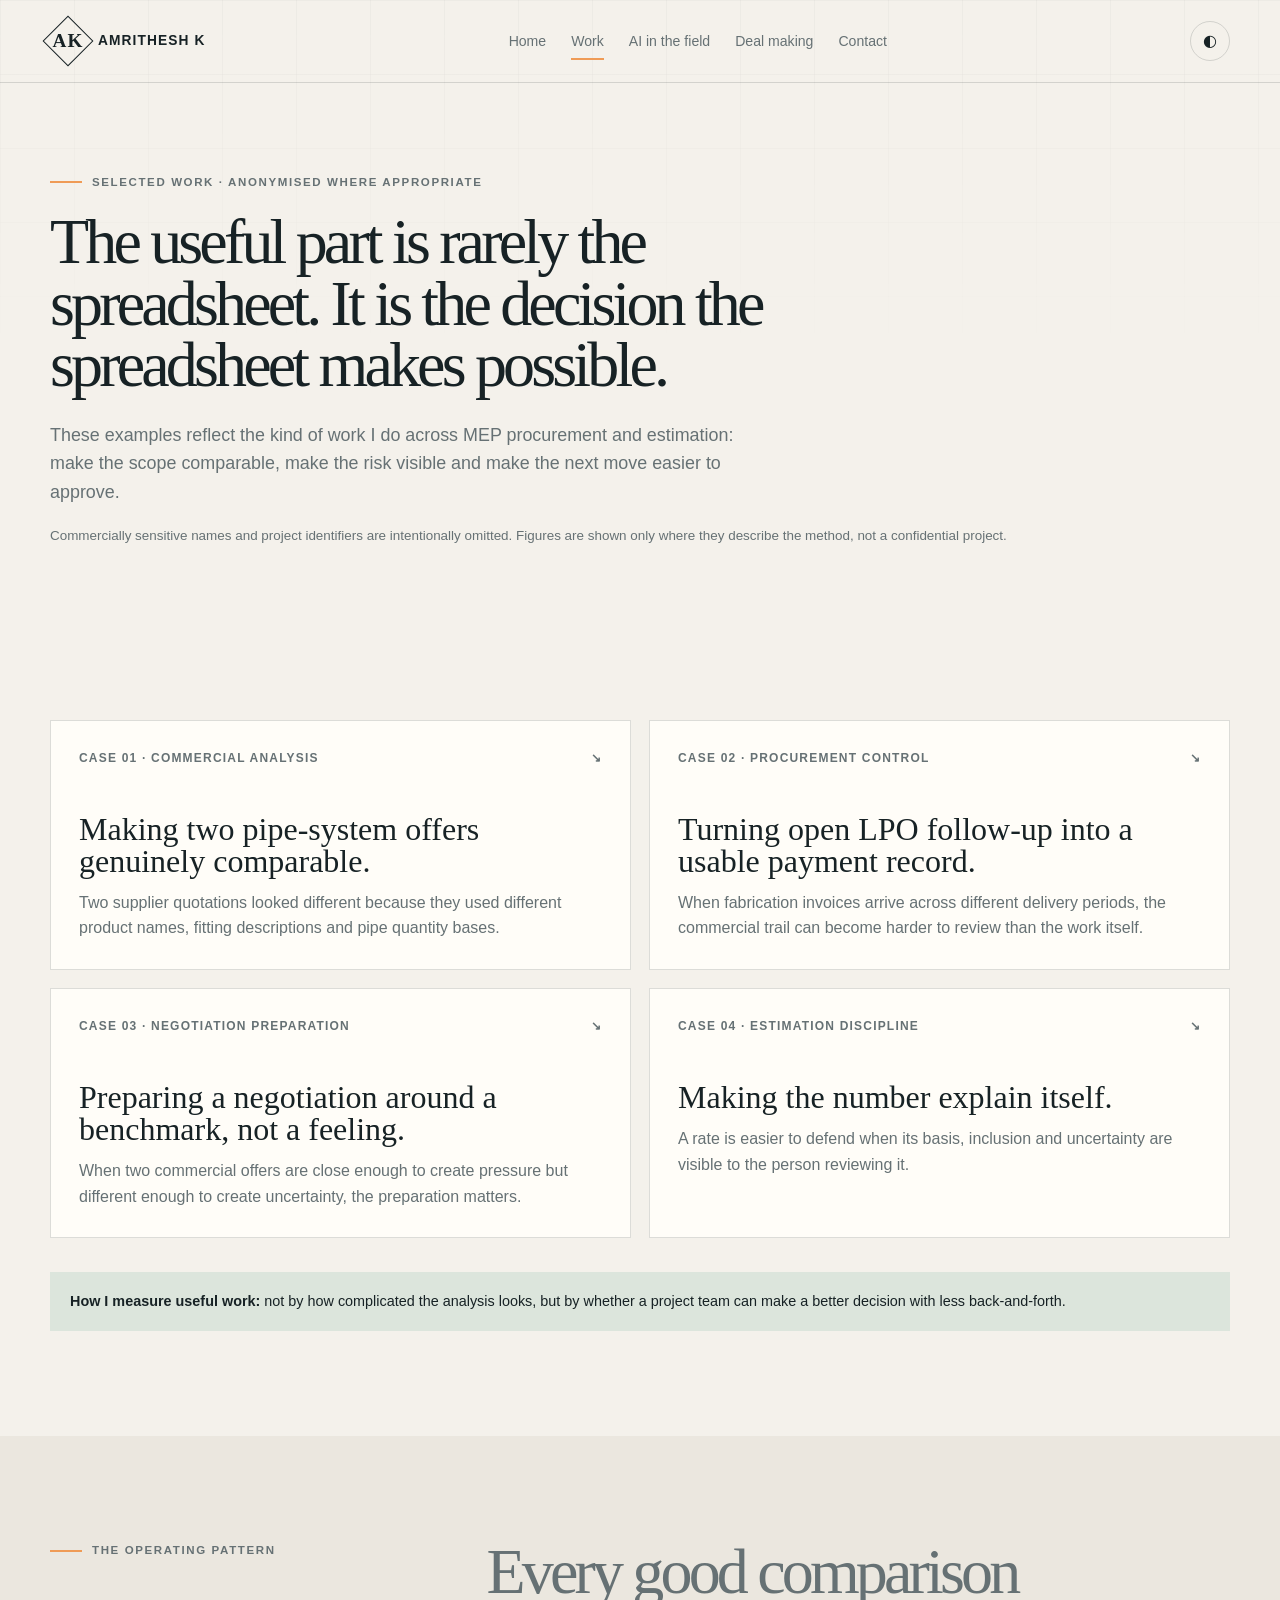
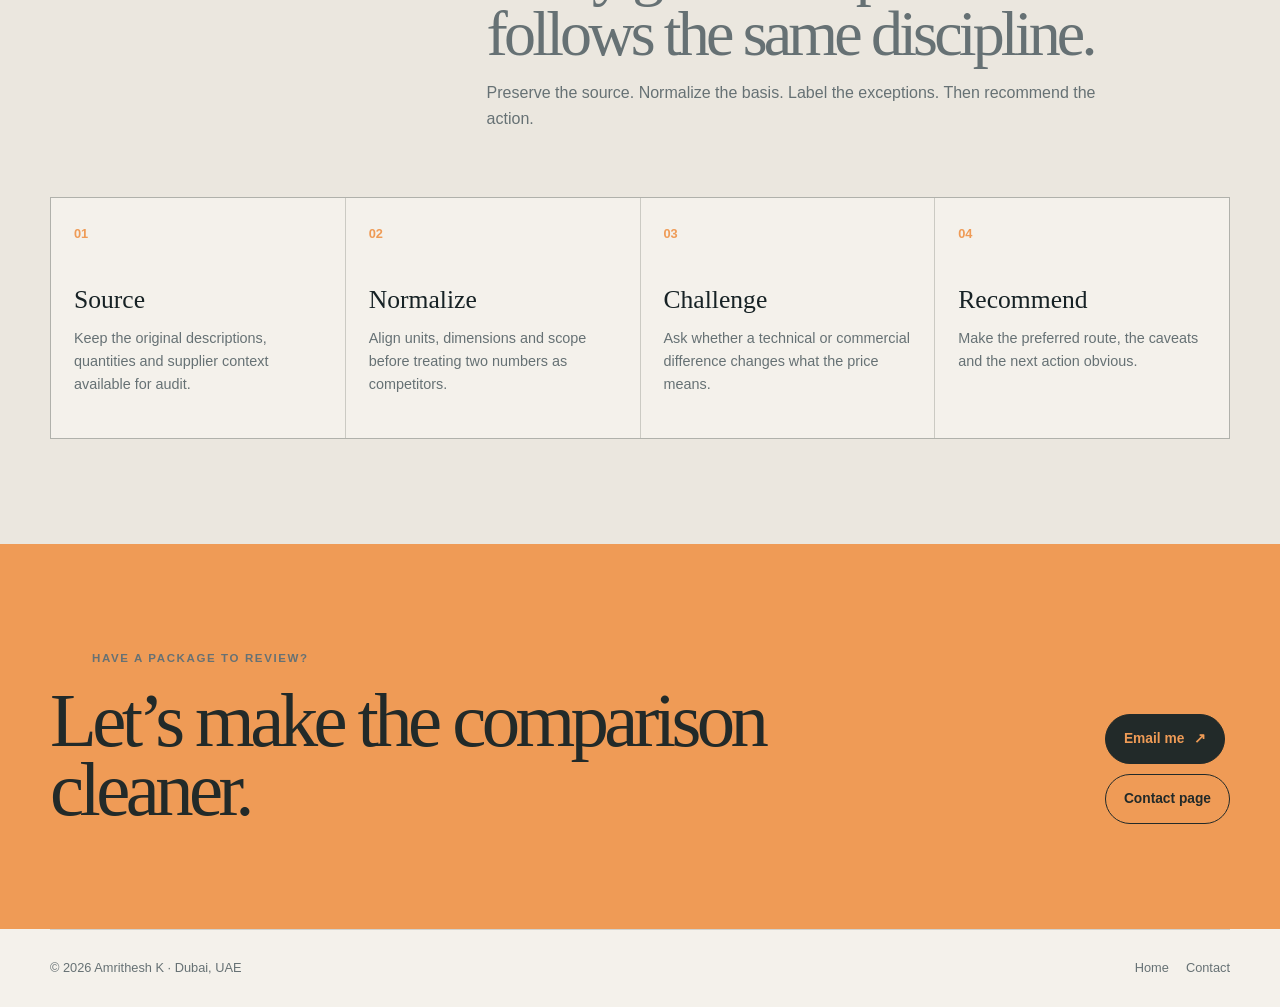
==== work.html @ 4637530e "Add files via upload" ====
<!doctype html><html lang="en"><head><meta charset="utf-8"><meta name="viewport" content="width=device-width,initial-scale=1"><meta name="description" content="Selected work by Amrithesh K: quote comparison, procurement controls, payment certification and negotiation preparation."><title>Work — Amrithesh K</title><link rel="stylesheet" href="styles.css"></head><body><div class="topline"><div class="wrap"><header><a class="brand" href="index.html"><span class="mark"><span>AK</span></span><span>AMRITHESH K</span></a><nav><a href="index.html">Home</a><a href="work.html">Work</a><a href="ai.html">AI in the field</a><a href="deals.html">Deal making</a><a href="contact.html">Contact</a></nav><div class="nav-actions"><button class="icon-btn" data-theme-toggle aria-label="Toggle theme">◐</button><button class="menu-btn" data-menu aria-label="Open menu">☰</button></div></header></div></div><main><section class="wrap hero-lite"><div class="eyebrow">Selected work · anonymised where appropriate</div><h1 class="page-title">The useful part is rarely the spreadsheet. It is the decision the spreadsheet makes possible.</h1><p class="lede">These examples reflect the kind of work I do across MEP procurement and estimation: make the scope comparable, make the risk visible and make the next move easier to approve.</p><p class="note">Commercially sensitive names and project identifiers are intentionally omitted. Figures are shown only where they describe the method, not a confidential project.</p></section><section class="wrap"><div class="case-grid reveal"><article class="case" data-case><div class="case-top"><span>Case 01 · Commercial analysis</span><span>↘</span></div><h3>Making two pipe-system offers genuinely comparable.</h3><p>Two supplier quotations looked different because they used different product names, fitting descriptions and pipe quantity bases.</p><div class="case-detail"><ul><li>Rebuilt both offers into a common item structure.</li><li>Identified that one supplier’s pipe quantities were exactly four times the other’s, indicating a metre-versus-4-metre basis.</li><li>Mapped equivalent fittings while keeping angle differences and supplier-only items visible.</li><li>Separated quoted-scope totals from the potential like-for-like comparison.</li><li>Result: a negotiation-ready comparison showing a potential 7–8% price advantage, subject to technical approval.</li></ul><p style="margin-top:18px"><a class="btn" href="case-study.html">Read full case study <span>↗</span></a></p></div></article><article class="case" data-case><div class="case-top"><span>Case 02 · Procurement control</span><span>↘</span></div><h3>Turning open LPO follow-up into a usable payment record.</h3><p>When fabrication invoices arrive across different delivery periods, the commercial trail can become harder to review than the work itself.</p><div class="case-detail"><ul><li>Created a structured payment-certificate format for duct-fabrication open LPOs.</li><li>Kept invoice number, delivery order, approved amount, month and project references together.</li><li>Added automatic totals and approval blocks so the document could move through review without manual reconstruction.</li><li>Result: a repeatable control document that supports finance, procurement and project review.</li></ul></div></article><article class="case" data-case><div class="case-top"><span>Case 03 · Negotiation preparation</span><span>↘</span></div><h3>Preparing a negotiation around a benchmark, not a feeling.</h3><p>When two commercial offers are close enough to create pressure but different enough to create uncertainty, the preparation matters.</p><div class="case-detail"><ul><li>Established the benchmark equivalent and the gap to the preferred commercial position.</li><li>Defined an opening request, a target position and a minimum acceptable movement.</li><li>Separated price arguments from scope, specification and delivery arguments.</li><li>Prepared the conversation as an exchange of value rather than a request for an unexplained discount.</li></ul></div></article><article class="case" data-case><div class="case-top"><span>Case 04 · Estimation discipline</span><span>↘</span></div><h3>Making the number explain itself.</h3><p>A rate is easier to defend when its basis, inclusion and uncertainty are visible to the person reviewing it.</p><div class="case-detail"><ul><li>Use clear line descriptions instead of relying on supplier shorthand.</li><li>Flag missing rates, quantity mismatches and unit-basis differences before totals are compared.</li><li>Keep assumptions beside the calculation so the next reviewer does not have to reverse-engineer the logic.</li><li>Result: a clearer handover between estimation, procurement and project teams.</li></ul></div></article></div><div class="tagline reveal"><strong>How I measure useful work:</strong> not by how complicated the analysis looks, but by whether a project team can make a better decision with less back-and-forth.</div></section><section class="toolbox"><div class="wrap"><div class="section-head reveal"><div class="eyebrow">The operating pattern</div><div class="section-intro"><h2>Every good comparison follows the same discipline.</h2><p>Preserve the source. Normalize the basis. Label the exceptions. Then recommend the action.</p></div></div><div class="grid4 reveal"><article class="card"><div class="no">01</div><h3>Source</h3><p>Keep the original descriptions, quantities and supplier context available for audit.</p></article><article class="card"><div class="no">02</div><h3>Normalize</h3><p>Align units, dimensions and scope before treating two numbers as competitors.</p></article><article class="card"><div class="no">03</div><h3>Challenge</h3><p>Ask whether a technical or commercial difference changes what the price means.</p></article><article class="card"><div class="no">04</div><h3>Recommend</h3><p>Make the preferred route, the caveats and the next action obvious.</p></article></div></div></section><section class="contact"><div class="wrap contact-inner"><div><div class="eyebrow">Have a package to review?</div><h2>Let’s make the comparison cleaner.</h2></div><div class="contact-actions"><a class="btn primary" href="mailto:amritheshk22@outlook.com">Email me <span>↗</span></a><a class="btn" href="contact.html">Contact page</a></div></div></section></main><footer class="wrap"><span>© 2026 Amrithesh K · Dubai, UAE</span><div><a href="index.html">Home</a><a href="contact.html">Contact</a></div></footer><script src="script.js"></script></body></html>
---- styles.css ----
:root{--paper:#f4f1eb;--paper2:#ebe7df;--ink:#172225;--muted:#667174;--line:rgba(23,34,37,.15);--navy:#173f4a;--navy2:#0d2d36;--signal:#ef9b56;--soft:#f7d6b6;--sage:#dce5dc;--white:#fffdf8;--shadow:0 22px 70px rgba(18,34,36,.11);--serif:Georgia,'Times New Roman',serif;--sans:ui-sans-serif,-apple-system,BlinkMacSystemFont,'Segoe UI',sans-serif}*{box-sizing:border-box}html{scroll-behavior:smooth}body{margin:0;background:var(--paper);color:var(--ink);font-family:var(--sans);line-height:1.6}body:before{content:'';position:fixed;inset:0;pointer-events:none;opacity:.2;background-image:linear-gradient(var(--line) 1px,transparent 1px),linear-gradient(90deg,var(--line) 1px,transparent 1px);background-size:74px 74px;mask-image:linear-gradient(to bottom,#000,transparent 42%)}body.dark{--paper:#111b1e;--paper2:#19272a;--ink:#eef2ed;--muted:#aab8b6;--line:rgba(238,242,237,.16);--navy:#8bc2c4;--navy2:#081316;--signal:#f4a261;--soft:#65452e;--sage:#24382f;--white:#172326;--shadow:0 22px 70px rgba(0,0,0,.27)}a{color:inherit;text-decoration:none}button{font:inherit;color:inherit}.wrap{width:min(1180px,calc(100% - 44px));margin:auto;position:relative;z-index:1}.eyebrow{display:flex;align-items:center;gap:10px;color:var(--muted);letter-spacing:.14em;text-transform:uppercase;font-size:.72rem;font-weight:800}.eyebrow:before{content:'';width:32px;height:2px;background:var(--signal);display:inline-block}.topline{border-bottom:1px solid var(--line)}header{height:82px;display:flex;justify-content:space-between;align-items:center}.brand{display:flex;align-items:center;gap:12px;font-weight:900;letter-spacing:.08em;font-size:.86rem}.mark{width:36px;height:36px;border:1px solid var(--ink);display:grid;place-items:center;transform:rotate(45deg)}.mark span{transform:rotate(-45deg);font-family:var(--serif);font-size:1.2rem}nav{display:flex;align-items:center;gap:25px;color:var(--muted);font-size:.88rem}nav a{position:relative;padding:10px 0}nav a:after{content:'';position:absolute;left:0;bottom:2px;width:0;height:2px;background:var(--signal);transition:.25s}nav a:hover:after,nav a.active:after{width:100%}.nav-actions{display:flex;gap:10px}.icon-btn,.menu-btn{border:1px solid var(--line);background:transparent;width:40px;height:40px;border-radius:50%;cursor:pointer;display:grid;place-items:center}.menu-btn{display:none;border-radius:12px}.hero{padding:100px 0 90px;display:grid;grid-template-columns:1.08fr .92fr;gap:70px;align-items:center}.hero h1{font-family:var(--serif);font-size:clamp(3.6rem,7vw,6.8rem);font-weight:500;line-height:.94;letter-spacing:-.065em;margin:20px 0 28px}.hero h1 em{color:var(--signal);font-style:normal}.lede{font-size:1.12rem;color:var(--muted);max-width:650px}.actions{display:flex;flex-wrap:wrap;gap:12px;margin:32px 0}.btn{display:inline-flex;align-items:center;gap:10px;padding:13px 18px;border:1px solid var(--ink);border-radius:999px;font-weight:800;font-size:.86rem;cursor:pointer;transition:.2s}.btn:hover{transform:translateY(-3px)}.btn.primary{background:var(--ink);color:var(--paper)}.btn.accent{background:var(--signal);border-color:var(--signal);color:#222}.quick{display:flex;flex-wrap:wrap;gap:18px;color:var(--muted);font-size:.88rem}.quick a{border-bottom:1px solid var(--line)}.orbit-wrap{min-height:440px;display:grid;place-items:center;position:relative}.portrait-wrap{min-height:440px;display:grid;place-items:center;position:relative}.portrait-frame{width:min(390px,82vw);aspect-ratio:4/5;position:relative;overflow:hidden;border:1px solid var(--line);background:var(--paper2);box-shadow:var(--shadow);transform:rotate(2deg)}.portrait-frame:after{content:'';position:absolute;inset:18px;border:1px solid rgba(255,255,255,.45);pointer-events:none}.portrait-frame img{width:100%;height:100%;object-fit:cover;object-position:64% center;display:block;filter:saturate(.92) contrast(1.02)}.portrait-label{position:absolute;bottom:22px;left:22px;z-index:2;background:var(--ink);color:var(--paper);padding:7px 10px;font-size:.68rem;font-weight:800;letter-spacing:.08em;text-transform:uppercase}.portrait-wrap .node{z-index:3}.portrait-wrap .node.one{top:11%;right:0}.portrait-wrap .node.two{bottom:15%;left:0}.portrait-wrap .node.three{bottom:2%;right:10%}.orbit{width:min(420px,82vw);aspect-ratio:1;border:1px solid var(--line);border-radius:50%;position:relative}.orbit:before,.orbit:after{content:'';position:absolute;inset:12%;border:1px dashed var(--line);border-radius:50%}.orbit:after{inset:27%;border-style:solid;opacity:.65}.core{width:150px;height:150px;background:var(--navy2);color:#eef5ef;border-radius:24% 76% 62% 38%/40% 30% 70% 60%;transform:rotate(-18deg);display:grid;place-items:center;box-shadow:var(--shadow);position:absolute;inset:0;margin:auto}.core span{transform:rotate(18deg);font-family:var(--serif);font-size:3.9rem;letter-spacing:-.1em}.node{position:absolute;padding:9px 12px;background:var(--white);border:1px solid var(--line);box-shadow:0 10px 30px rgba(0,0,0,.08);font-size:.73rem;font-weight:800;letter-spacing:.05em;text-transform:uppercase}.node.one{top:13%;right:0}.node.two{bottom:16%;left:0}.node.three{bottom:2%;right:15%;background:var(--soft)}section{padding:105px 0;position:relative}.section-head{display:grid;grid-template-columns:.52fr 1fr;gap:50px;align-items:start;margin-bottom:50px}.section-head h2,.page-title{font-family:var(--serif);font-weight:500;font-size:clamp(2.8rem,5vw,5rem);letter-spacing:-.06em;line-height:.96;margin:0}.section-intro{color:var(--muted);max-width:650px}.rule{border-top:1px solid var(--line);border-bottom:1px solid var(--line);padding:34px 0;display:grid;grid-template-columns:1.35fr .65fr;gap:50px}.rule blockquote{margin:0;font-family:var(--serif);font-size:clamp(1.7rem,3vw,3rem);line-height:1.08;letter-spacing:-.035em}.rule small{color:var(--muted);align-self:end}.grid4{display:grid;grid-template-columns:repeat(4,1fr);gap:1px;background:var(--line);border:1px solid var(--line)}.card{background:var(--paper);padding:26px 23px;min-height:240px;transition:.25s}.card:hover{background:var(--white);transform:translateY(-4px);position:relative;z-index:2}.card .no{color:var(--signal);font-weight:900;font-size:.8rem}.card h3{font-family:var(--serif);font-weight:500;font-size:1.6rem;line-height:1;margin:42px 0 14px}.card p{color:var(--muted);font-size:.9rem;margin:0}.dark-band{background:var(--navy2);color:#edf3ec}.dark-band .eyebrow{color:#adc2bd}.dark-band .muted{color:#b5c5c0}.two-col{display:grid;grid-template-columns:.58fr 1.42fr;gap:70px}.dark-band h2{color:#edf3ec}.list{display:grid;grid-template-columns:1fr 1fr;gap:0 30px}.list div{border-top:1px solid rgba(255,255,255,.16);padding:17px 0}.list strong{display:block;color:var(--signal);margin-bottom:4px}.list span{color:#d3dfda;font-size:.9rem}.tabs{display:flex;gap:8px;flex-wrap:wrap;margin-bottom:24px}.tab{border:1px solid rgba(255,255,255,.2);background:transparent;color:#d9e6df;border-radius:999px;padding:10px 14px;cursor:pointer;font-weight:800;font-size:.8rem}.tab.active,.tab:hover{background:var(--signal);border-color:var(--signal);color:#132126}.panel{display:none;border-top:1px solid rgba(255,255,255,.2);padding-top:25px}.panel.active{display:block}.panel h3{font-family:var(--serif);font-size:2.3rem;font-weight:500;margin:0 0 12px}.panel>p{color:#b5c5c0;max-width:700px}.case-grid{display:grid;grid-template-columns:1fr 1fr;gap:18px}.case{border:1px solid var(--line);padding:28px;background:var(--white);cursor:pointer;transition:.2s}.case:hover,.case.open{border-color:var(--signal);transform:translateY(-3px)}.case-top{display:flex;justify-content:space-between;gap:15px;color:var(--muted);font-size:.75rem;text-transform:uppercase;letter-spacing:.1em;font-weight:800}.case h3{font-family:var(--serif);font-size:2rem;line-height:1;margin:45px 0 13px;font-weight:500}.case p{color:var(--muted);margin:0}.case-detail{max-height:0;overflow:hidden;transition:max-height .35s ease}.case.open .case-detail{max-height:420px}.case-detail ul{margin:20px 0 0;padding-left:20px;color:var(--muted);font-size:.9rem}.case-detail li{margin:7px 0}.tagline{margin-top:34px;padding:18px 20px;background:var(--sage);font-size:.9rem}.steps{border-top:1px solid var(--line)}.step{display:grid;grid-template-columns:72px 1fr auto;gap:20px;align-items:center;border-bottom:1px solid var(--line);padding:23px 0;cursor:pointer;transition:.2s}.step:hover,.step.selected{padding-left:12px;padding-right:12px;background:var(--white)}.step .num{font-family:var(--serif);font-size:2.5rem;color:var(--signal)}.step h3{margin:0 0 3px;font-size:1.04rem}.step p{margin:0;color:var(--muted);font-size:.88rem}.insight{margin-top:28px;background:var(--sage);padding:22px 25px}.insight strong{display:block;margin-bottom:3px}.toolbox{background:var(--paper2)}.tool-grid{display:grid;grid-template-columns:1fr 1fr;gap:0 60px}.tool{border-top:1px solid var(--line);padding:22px 0;display:grid;grid-template-columns:165px 1fr;gap:20px}.tool b{font-size:.82rem;text-transform:uppercase;letter-spacing:.08em}.tool span{color:var(--muted);font-size:.92rem}.contact{background:var(--signal);color:#222a29}.contact-inner{display:flex;align-items:end;justify-content:space-between;gap:40px}.contact-portrait{width:100%;aspect-ratio:16/10;object-fit:cover;object-position:64% center;display:block;margin:-28px -23px 24px;width:calc(100% + 46px);filter:saturate(.92) contrast(1.02)}.contact h2{font-family:var(--serif);font-weight:500;font-size:clamp(2.8rem,6vw,6rem);letter-spacing:-.06em;line-height:.9;margin:18px 0 0;max-width:740px}.contact-actions{display:flex;flex-direction:column;gap:10px;align-items:flex-start}.contact .btn{border-color:#222a29}.contact .btn.primary{background:#222a29;color:var(--signal)}footer{padding:28px 0;border-top:1px solid var(--line);display:flex;justify-content:space-between;gap:20px;color:var(--muted);font-size:.8rem}footer div{display:flex;gap:17px}.hero-lite{padding:90px 0 55px}.hero-lite .page-title{max-width:850px;margin-top:20px}.hero-lite .lede{max-width:700px;margin-top:25px}.note{color:var(--muted);font-size:.84rem}.reveal{opacity:1;transform:none;transition:.7s}.js .reveal{opacity:0;transform:translateY(20px)}.js .reveal.visible{opacity:1;transform:none}.toast{position:fixed;bottom:24px;left:50%;transform:translate(-50%,20px);opacity:0;background:var(--ink);color:var(--paper);padding:12px 17px;border-radius:999px;font-size:.82rem;pointer-events:none;transition:.3s;z-index:10}.toast.show{opacity:1;transform:translate(-50%,0)}@media(max-width:900px){.hero,.two-col{grid-template-columns:1fr;gap:40px}.hero{padding-top:60px}.orbit-wrap,.portrait-wrap{min-height:350px}.section-head{grid-template-columns:1fr;gap:18px}.grid4{grid-template-columns:1fr 1fr}.contact-inner{align-items:flex-start;flex-direction:column}}@media(max-width:640px){.wrap{width:min(100% - 30px,1180px)}header{height:70px}nav{display:none;position:absolute;top:70px;left:15px;right:15px;background:var(--white);border:1px solid var(--line);padding:12px 18px;flex-direction:column;align-items:flex-start;box-shadow:var(--shadow);z-index:4}nav.open{display:flex}.menu-btn{display:grid}.hero{min-height:auto;padding:60px 0 70px}.hero h1{font-size:clamp(3.3rem,17vw,5.5rem)}section{padding:75px 0}.grid4,.case-grid{grid-template-columns:1fr}.rule{grid-template-columns:1fr;gap:20px}.list{grid-template-columns:1fr}.step{grid-template-columns:52px 1fr 20px;gap:12px}.step .num{font-size:1.9rem}.tool-grid{grid-template-columns:1fr}.tool{grid-template-columns:1fr;gap:7px}footer{flex-direction:column}}
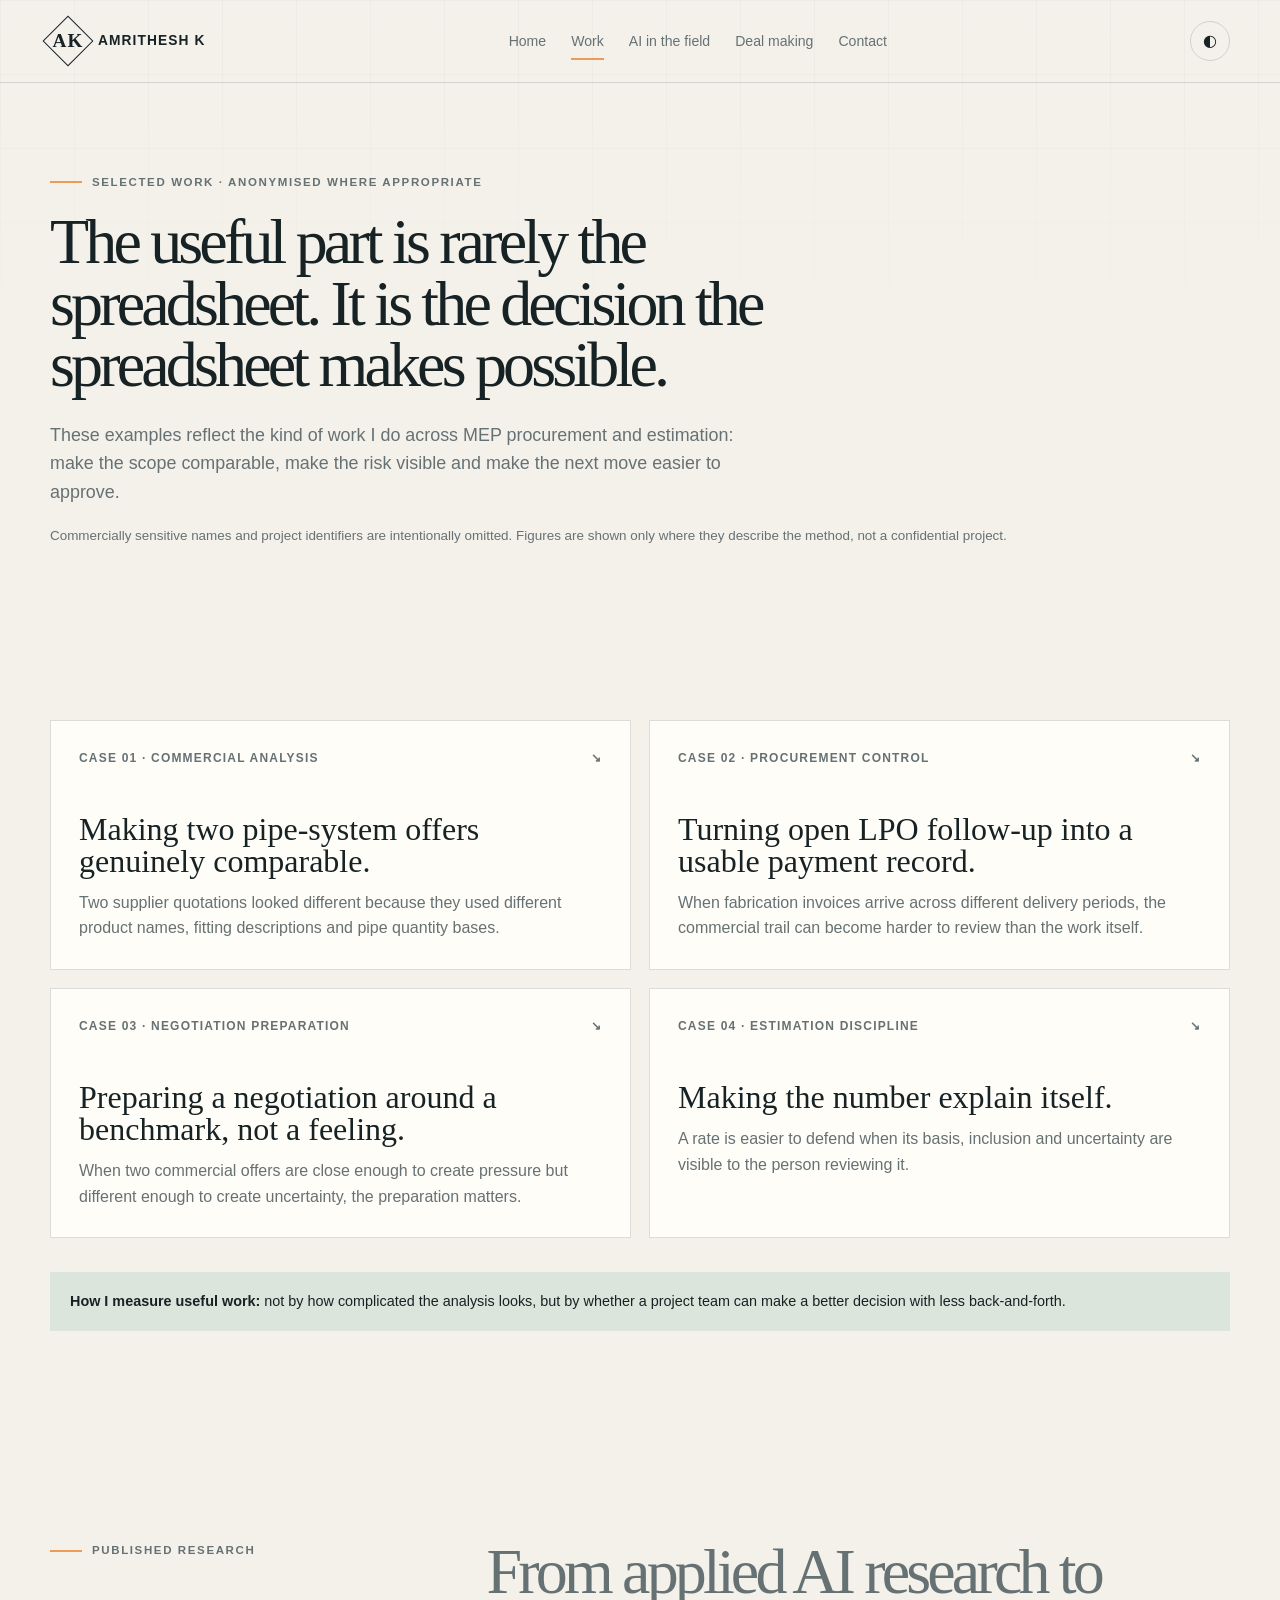
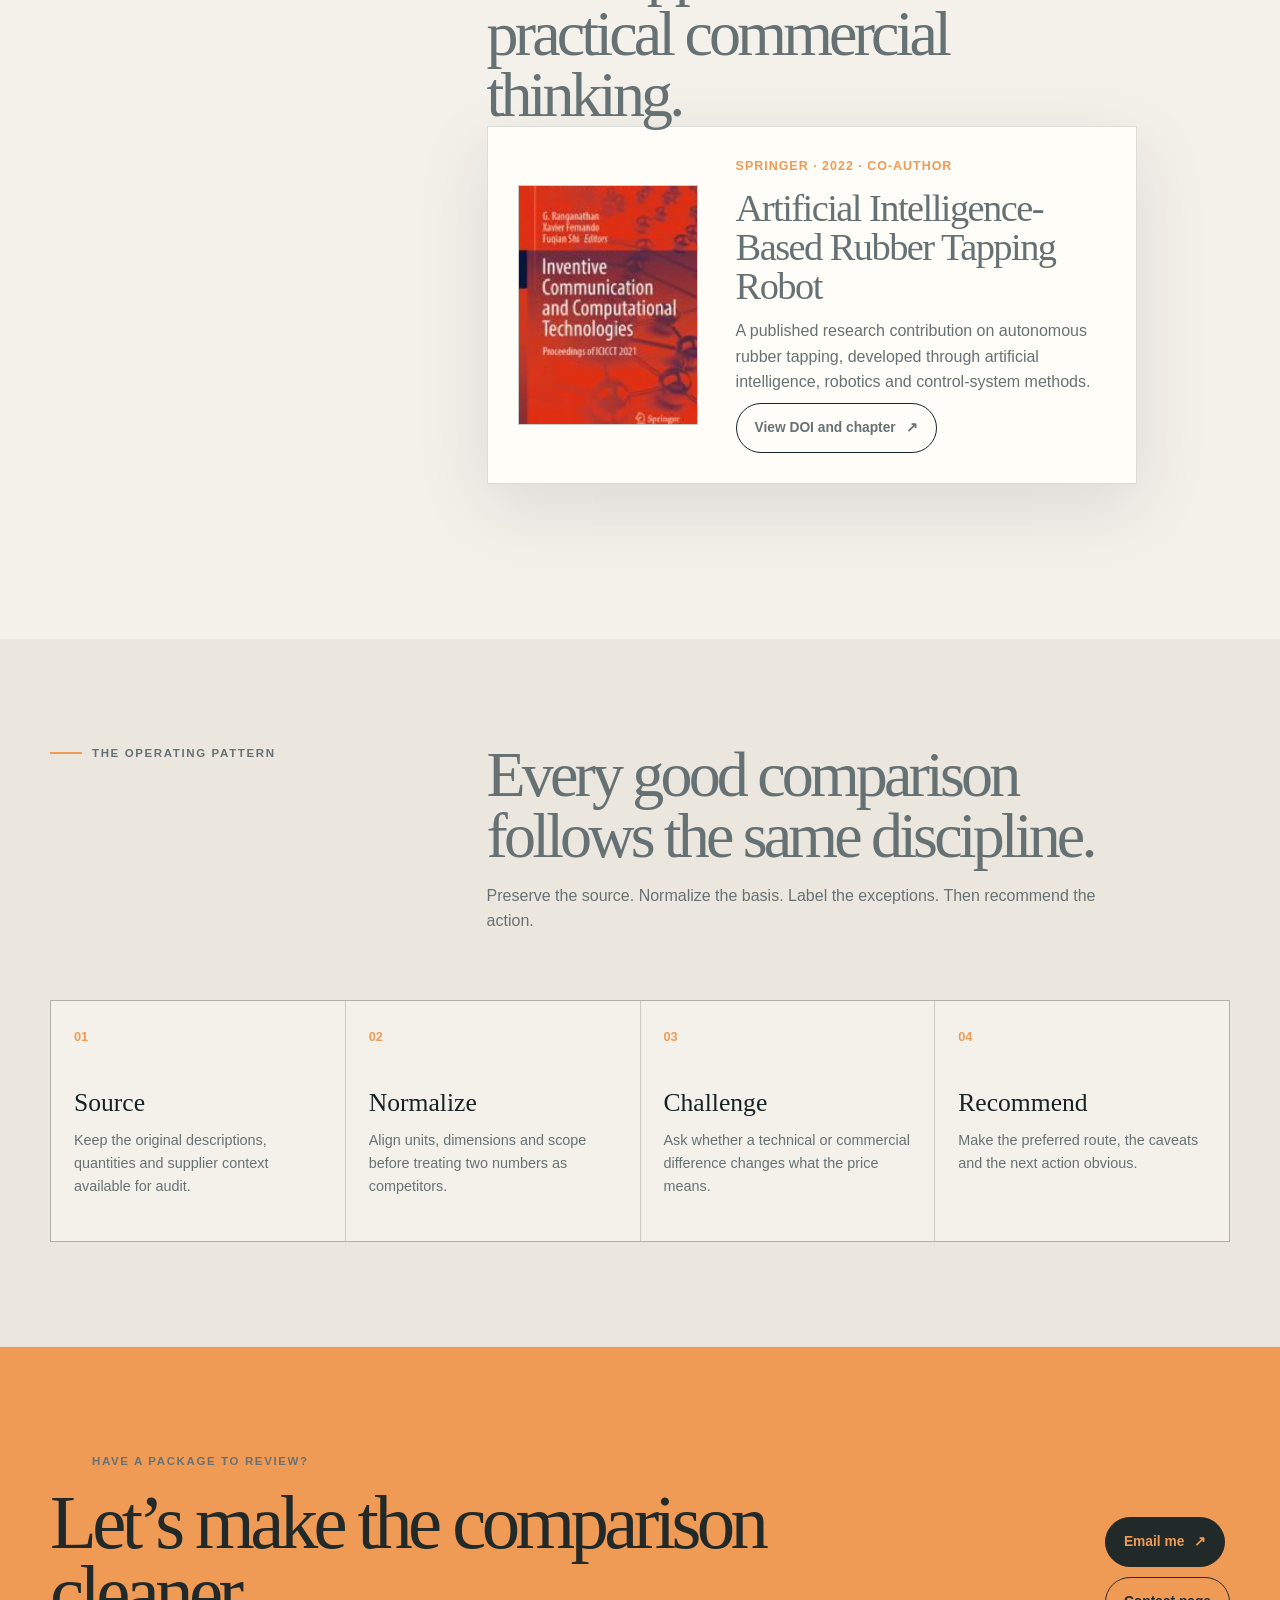
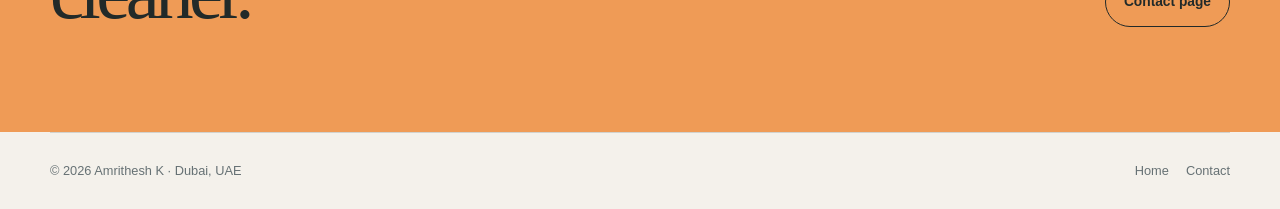
==== commit 2cfab44d: "Add files via upload Update portfolio with publication and mobile menu fix" ====
--- a/work.html
+++ b/work.html
@@ -1 +1 @@
-<!doctype html><html lang="en"><head><meta charset="utf-8"><meta name="viewport" content="width=device-width,initial-scale=1"><meta name="description" content="Selected work by Amrithesh K: quote comparison, procurement controls, payment certification and negotiation preparation."><title>Work — Amrithesh K</title><link rel="stylesheet" href="styles.css"></head><body><div class="topline"><div class="wrap"><header><a class="brand" href="index.html"><span class="mark"><span>AK</span></span><span>AMRITHESH K</span></a><nav><a href="index.html">Home</a><a href="work.html">Work</a><a href="ai.html">AI in the field</a><a href="deals.html">Deal making</a><a href="contact.html">Contact</a></nav><div class="nav-actions"><button class="icon-btn" data-theme-toggle aria-label="Toggle theme">◐</button><button class="menu-btn" data-menu aria-label="Open menu">☰</button></div></header></div></div><main><section class="wrap hero-lite"><div class="eyebrow">Selected work · anonymised where appropriate</div><h1 class="page-title">The useful part is rarely the spreadsheet. It is the decision the spreadsheet makes possible.</h1><p class="lede">These examples reflect the kind of work I do across MEP procurement and estimation: make the scope comparable, make the risk visible and make the next move easier to approve.</p><p class="note">Commercially sensitive names and project identifiers are intentionally omitted. Figures are shown only where they describe the method, not a confidential project.</p></section><section class="wrap"><div class="case-grid reveal"><article class="case" data-case><div class="case-top"><span>Case 01 · Commercial analysis</span><span>↘</span></div><h3>Making two pipe-system offers genuinely comparable.</h3><p>Two supplier quotations looked different because they used different product names, fitting descriptions and pipe quantity bases.</p><div class="case-detail"><ul><li>Rebuilt both offers into a common item structure.</li><li>Identified that one supplier’s pipe quantities were exactly four times the other’s, indicating a metre-versus-4-metre basis.</li><li>Mapped equivalent fittings while keeping angle differences and supplier-only items visible.</li><li>Separated quoted-scope totals from the potential like-for-like comparison.</li><li>Result: a negotiation-ready comparison showing a potential 7–8% price advantage, subject to technical approval.</li></ul><p style="margin-top:18px"><a class="btn" href="case-study.html">Read full case study <span>↗</span></a></p></div></article><article class="case" data-case><div class="case-top"><span>Case 02 · Procurement control</span><span>↘</span></div><h3>Turning open LPO follow-up into a usable payment record.</h3><p>When fabrication invoices arrive across different delivery periods, the commercial trail can become harder to review than the work itself.</p><div class="case-detail"><ul><li>Created a structured payment-certificate format for duct-fabrication open LPOs.</li><li>Kept invoice number, delivery order, approved amount, month and project references together.</li><li>Added automatic totals and approval blocks so the document could move through review without manual reconstruction.</li><li>Result: a repeatable control document that supports finance, procurement and project review.</li></ul></div></article><article class="case" data-case><div class="case-top"><span>Case 03 · Negotiation preparation</span><span>↘</span></div><h3>Preparing a negotiation around a benchmark, not a feeling.</h3><p>When two commercial offers are close enough to create pressure but different enough to create uncertainty, the preparation matters.</p><div class="case-detail"><ul><li>Established the benchmark equivalent and the gap to the preferred commercial position.</li><li>Defined an opening request, a target position and a minimum acceptable movement.</li><li>Separated price arguments from scope, specification and delivery arguments.</li><li>Prepared the conversation as an exchange of value rather than a request for an unexplained discount.</li></ul></div></article><article class="case" data-case><div class="case-top"><span>Case 04 · Estimation discipline</span><span>↘</span></div><h3>Making the number explain itself.</h3><p>A rate is easier to defend when its basis, inclusion and uncertainty are visible to the person reviewing it.</p><div class="case-detail"><ul><li>Use clear line descriptions instead of relying on supplier shorthand.</li><li>Flag missing rates, quantity mismatches and unit-basis differences before totals are compared.</li><li>Keep assumptions beside the calculation so the next reviewer does not have to reverse-engineer the logic.</li><li>Result: a clearer handover between estimation, procurement and project teams.</li></ul></div></article></div><div class="tagline reveal"><strong>How I measure useful work:</strong> not by how complicated the analysis looks, but by whether a project team can make a better decision with less back-and-forth.</div></section><section class="toolbox"><div class="wrap"><div class="section-head reveal"><div class="eyebrow">The operating pattern</div><div class="section-intro"><h2>Every good comparison follows the same discipline.</h2><p>Preserve the source. Normalize the basis. Label the exceptions. Then recommend the action.</p></div></div><div class="grid4 reveal"><article class="card"><div class="no">01</div><h3>Source</h3><p>Keep the original descriptions, quantities and supplier context available for audit.</p></article><article class="card"><div class="no">02</div><h3>Normalize</h3><p>Align units, dimensions and scope before treating two numbers as competitors.</p></article><article class="card"><div class="no">03</div><h3>Challenge</h3><p>Ask whether a technical or commercial difference changes what the price means.</p></article><article class="card"><div class="no">04</div><h3>Recommend</h3><p>Make the preferred route, the caveats and the next action obvious.</p></article></div></div></section><section class="contact"><div class="wrap contact-inner"><div><div class="eyebrow">Have a package to review?</div><h2>Let’s make the comparison cleaner.</h2></div><div class="contact-actions"><a class="btn primary" href="mailto:amritheshk22@outlook.com">Email me <span>↗</span></a><a class="btn" href="contact.html">Contact page</a></div></div></section></main><footer class="wrap"><span>© 2026 Amrithesh K · Dubai, UAE</span><div><a href="index.html">Home</a><a href="contact.html">Contact</a></div></footer><script src="script.js"></script></body></html>
+<!doctype html><html lang="en"><head><meta charset="utf-8"><meta name="viewport" content="width=device-width,initial-scale=1"><meta name="description" content="Selected work by Amrithesh K: quote comparison, procurement controls, payment certification and negotiation preparation."><title>Work — Amrithesh K</title><link rel="stylesheet" href="styles.css"></head><body><div class="topline"><div class="wrap"><header><a class="brand" href="index.html"><span class="mark"><span>AK</span></span><span>AMRITHESH K</span></a><nav><a href="index.html">Home</a><a href="work.html">Work</a><a href="ai.html">AI in the field</a><a href="deals.html">Deal making</a><a href="contact.html">Contact</a></nav><div class="nav-actions"><button class="icon-btn" data-theme-toggle aria-label="Toggle theme">◐</button><button class="menu-btn" data-menu aria-label="Open menu">☰</button></div></header></div></div><main><section class="wrap hero-lite"><div class="eyebrow">Selected work · anonymised where appropriate</div><h1 class="page-title">The useful part is rarely the spreadsheet. It is the decision the spreadsheet makes possible.</h1><p class="lede">These examples reflect the kind of work I do across MEP procurement and estimation: make the scope comparable, make the risk visible and make the next move easier to approve.</p><p class="note">Commercially sensitive names and project identifiers are intentionally omitted. Figures are shown only where they describe the method, not a confidential project.</p></section><section class="wrap"><div class="case-grid reveal"><article class="case" data-case><div class="case-top"><span>Case 01 · Commercial analysis</span><span>↘</span></div><h3>Making two pipe-system offers genuinely comparable.</h3><p>Two supplier quotations looked different because they used different product names, fitting descriptions and pipe quantity bases.</p><div class="case-detail"><ul><li>Rebuilt both offers into a common item structure.</li><li>Identified that one supplier’s pipe quantities were exactly four times the other’s, indicating a metre-versus-4-metre basis.</li><li>Mapped equivalent fittings while keeping angle differences and supplier-only items visible.</li><li>Separated quoted-scope totals from the potential like-for-like comparison.</li><li>Result: a negotiation-ready comparison showing a potential 7–8% price advantage, subject to technical approval.</li></ul><p style="margin-top:18px"><a class="btn" href="case-study.html">Read full case study <span>↗</span></a></p></div></article><article class="case" data-case><div class="case-top"><span>Case 02 · Procurement control</span><span>↘</span></div><h3>Turning open LPO follow-up into a usable payment record.</h3><p>When fabrication invoices arrive across different delivery periods, the commercial trail can become harder to review than the work itself.</p><div class="case-detail"><ul><li>Created a structured payment-certificate format for duct-fabrication open LPOs.</li><li>Kept invoice number, delivery order, approved amount, month and project references together.</li><li>Added automatic totals and approval blocks so the document could move through review without manual reconstruction.</li><li>Result: a repeatable control document that supports finance, procurement and project review.</li></ul></div></article><article class="case" data-case><div class="case-top"><span>Case 03 · Negotiation preparation</span><span>↘</span></div><h3>Preparing a negotiation around a benchmark, not a feeling.</h3><p>When two commercial offers are close enough to create pressure but different enough to create uncertainty, the preparation matters.</p><div class="case-detail"><ul><li>Established the benchmark equivalent and the gap to the preferred commercial position.</li><li>Defined an opening request, a target position and a minimum acceptable movement.</li><li>Separated price arguments from scope, specification and delivery arguments.</li><li>Prepared the conversation as an exchange of value rather than a request for an unexplained discount.</li></ul></div></article><article class="case" data-case><div class="case-top"><span>Case 04 · Estimation discipline</span><span>↘</span></div><h3>Making the number explain itself.</h3><p>A rate is easier to defend when its basis, inclusion and uncertainty are visible to the person reviewing it.</p><div class="case-detail"><ul><li>Use clear line descriptions instead of relying on supplier shorthand.</li><li>Flag missing rates, quantity mismatches and unit-basis differences before totals are compared.</li><li>Keep assumptions beside the calculation so the next reviewer does not have to reverse-engineer the logic.</li><li>Result: a clearer handover between estimation, procurement and project teams.</li></ul></div></article></div><div class="tagline reveal"><strong>How I measure useful work:</strong> not by how complicated the analysis looks, but by whether a project team can make a better decision with less back-and-forth.</div></section><section class="wrap"><div class="section-head reveal"><div class="eyebrow">Published research</div><div class="section-intro"><h2>From applied AI research to practical commercial thinking.</h2><div class="publication reveal"><img class="publication-cover" src="springer-book-cover.webp" alt="Book cover of Inventive Communication and Computational Technologies"><div><div class="publication-meta">Springer · 2022 · Co-author</div><h3>Artificial Intelligence-Based Rubber Tapping Robot</h3><p>A published research contribution on autonomous rubber tapping, developed through artificial intelligence, robotics and control-system methods.</p><a class="btn" href="https://doi.org/10.1007/978-981-16-5529-6_34" target="_blank" rel="noreferrer">View DOI and chapter <span>↗</span></a></div></div></div></div></section><section class="toolbox"><div class="wrap"><div class="section-head reveal"><div class="eyebrow">The operating pattern</div><div class="section-intro"><h2>Every good comparison follows the same discipline.</h2><p>Preserve the source. Normalize the basis. Label the exceptions. Then recommend the action.</p></div></div><div class="grid4 reveal"><article class="card"><div class="no">01</div><h3>Source</h3><p>Keep the original descriptions, quantities and supplier context available for audit.</p></article><article class="card"><div class="no">02</div><h3>Normalize</h3><p>Align units, dimensions and scope before treating two numbers as competitors.</p></article><article class="card"><div class="no">03</div><h3>Challenge</h3><p>Ask whether a technical or commercial difference changes what the price means.</p></article><article class="card"><div class="no">04</div><h3>Recommend</h3><p>Make the preferred route, the caveats and the next action obvious.</p></article></div></div></section><section class="contact"><div class="wrap contact-inner"><div><div class="eyebrow">Have a package to review?</div><h2>Let’s make the comparison cleaner.</h2></div><div class="contact-actions"><a class="btn primary" href="mailto:amritheshk22@outlook.com">Email me <span>↗</span></a><a class="btn" href="contact.html">Contact page</a></div></div></section></main><footer class="wrap"><span>© 2026 Amrithesh K · Dubai, UAE</span><div><a href="index.html">Home</a><a href="contact.html">Contact</a></div></footer><script src="script.js"></script></body></html>
--- a/styles.css
+++ b/styles.css
@@ -1 +1,2 @@
-:root{--paper:#f4f1eb;--paper2:#ebe7df;--ink:#172225;--muted:#667174;--line:rgba(23,34,37,.15);--navy:#173f4a;--navy2:#0d2d36;--signal:#ef9b56;--soft:#f7d6b6;--sage:#dce5dc;--white:#fffdf8;--shadow:0 22px 70px rgba(18,34,36,.11);--serif:Georgia,'Times New Roman',serif;--sans:ui-sans-serif,-apple-system,BlinkMacSystemFont,'Segoe UI',sans-serif}*{box-sizing:border-box}html{scroll-behavior:smooth}body{margin:0;background:var(--paper);color:var(--ink);font-family:var(--sans);line-height:1.6}body:before{content:'';position:fixed;inset:0;pointer-events:none;opacity:.2;background-image:linear-gradient(var(--line) 1px,transparent 1px),linear-gradient(90deg,var(--line) 1px,transparent 1px);background-size:74px 74px;mask-image:linear-gradient(to bottom,#000,transparent 42%)}body.dark{--paper:#111b1e;--paper2:#19272a;--ink:#eef2ed;--muted:#aab8b6;--line:rgba(238,242,237,.16);--navy:#8bc2c4;--navy2:#081316;--signal:#f4a261;--soft:#65452e;--sage:#24382f;--white:#172326;--shadow:0 22px 70px rgba(0,0,0,.27)}a{color:inherit;text-decoration:none}button{font:inherit;color:inherit}.wrap{width:min(1180px,calc(100% - 44px));margin:auto;position:relative;z-index:1}.eyebrow{display:flex;align-items:center;gap:10px;color:var(--muted);letter-spacing:.14em;text-transform:uppercase;font-size:.72rem;font-weight:800}.eyebrow:before{content:'';width:32px;height:2px;background:var(--signal);display:inline-block}.topline{border-bottom:1px solid var(--line)}header{height:82px;display:flex;justify-content:space-between;align-items:center}.brand{display:flex;align-items:center;gap:12px;font-weight:900;letter-spacing:.08em;font-size:.86rem}.mark{width:36px;height:36px;border:1px solid var(--ink);display:grid;place-items:center;transform:rotate(45deg)}.mark span{transform:rotate(-45deg);font-family:var(--serif);font-size:1.2rem}nav{display:flex;align-items:center;gap:25px;color:var(--muted);font-size:.88rem}nav a{position:relative;padding:10px 0}nav a:after{content:'';position:absolute;left:0;bottom:2px;width:0;height:2px;background:var(--signal);transition:.25s}nav a:hover:after,nav a.active:after{width:100%}.nav-actions{display:flex;gap:10px}.icon-btn,.menu-btn{border:1px solid var(--line);background:transparent;width:40px;height:40px;border-radius:50%;cursor:pointer;display:grid;place-items:center}.menu-btn{display:none;border-radius:12px}.hero{padding:100px 0 90px;display:grid;grid-template-columns:1.08fr .92fr;gap:70px;align-items:center}.hero h1{font-family:var(--serif);font-size:clamp(3.6rem,7vw,6.8rem);font-weight:500;line-height:.94;letter-spacing:-.065em;margin:20px 0 28px}.hero h1 em{color:var(--signal);font-style:normal}.lede{font-size:1.12rem;color:var(--muted);max-width:650px}.actions{display:flex;flex-wrap:wrap;gap:12px;margin:32px 0}.btn{display:inline-flex;align-items:center;gap:10px;padding:13px 18px;border:1px solid var(--ink);border-radius:999px;font-weight:800;font-size:.86rem;cursor:pointer;transition:.2s}.btn:hover{transform:translateY(-3px)}.btn.primary{background:var(--ink);color:var(--paper)}.btn.accent{background:var(--signal);border-color:var(--signal);color:#222}.quick{display:flex;flex-wrap:wrap;gap:18px;color:var(--muted);font-size:.88rem}.quick a{border-bottom:1px solid var(--line)}.orbit-wrap{min-height:440px;display:grid;place-items:center;position:relative}.portrait-wrap{min-height:440px;display:grid;place-items:center;position:relative}.portrait-frame{width:min(390px,82vw);aspect-ratio:4/5;position:relative;overflow:hidden;border:1px solid var(--line);background:var(--paper2);box-shadow:var(--shadow);transform:rotate(2deg)}.portrait-frame:after{content:'';position:absolute;inset:18px;border:1px solid rgba(255,255,255,.45);pointer-events:none}.portrait-frame img{width:100%;height:100%;object-fit:cover;object-position:64% center;display:block;filter:saturate(.92) contrast(1.02)}.portrait-label{position:absolute;bottom:22px;left:22px;z-index:2;background:var(--ink);color:var(--paper);padding:7px 10px;font-size:.68rem;font-weight:800;letter-spacing:.08em;text-transform:uppercase}.portrait-wrap .node{z-index:3}.portrait-wrap .node.one{top:11%;right:0}.portrait-wrap .node.two{bottom:15%;left:0}.portrait-wrap .node.three{bottom:2%;right:10%}.orbit{width:min(420px,82vw);aspect-ratio:1;border:1px solid var(--line);border-radius:50%;position:relative}.orbit:before,.orbit:after{content:'';position:absolute;inset:12%;border:1px dashed var(--line);border-radius:50%}.orbit:after{inset:27%;border-style:solid;opacity:.65}.core{width:150px;height:150px;background:var(--navy2);color:#eef5ef;border-radius:24% 76% 62% 38%/40% 30% 70% 60%;transform:rotate(-18deg);display:grid;place-items:center;box-shadow:var(--shadow);position:absolute;inset:0;margin:auto}.core span{transform:rotate(18deg);font-family:var(--serif);font-size:3.9rem;letter-spacing:-.1em}.node{position:absolute;padding:9px 12px;background:var(--white);border:1px solid var(--line);box-shadow:0 10px 30px rgba(0,0,0,.08);font-size:.73rem;font-weight:800;letter-spacing:.05em;text-transform:uppercase}.node.one{top:13%;right:0}.node.two{bottom:16%;left:0}.node.three{bottom:2%;right:15%;background:var(--soft)}section{padding:105px 0;position:relative}.section-head{display:grid;grid-template-columns:.52fr 1fr;gap:50px;align-items:start;margin-bottom:50px}.section-head h2,.page-title{font-family:var(--serif);font-weight:500;font-size:clamp(2.8rem,5vw,5rem);letter-spacing:-.06em;line-height:.96;margin:0}.section-intro{color:var(--muted);max-width:650px}.rule{border-top:1px solid var(--line);border-bottom:1px solid var(--line);padding:34px 0;display:grid;grid-template-columns:1.35fr .65fr;gap:50px}.rule blockquote{margin:0;font-family:var(--serif);font-size:clamp(1.7rem,3vw,3rem);line-height:1.08;letter-spacing:-.035em}.rule small{color:var(--muted);align-self:end}.grid4{display:grid;grid-template-columns:repeat(4,1fr);gap:1px;background:var(--line);border:1px solid var(--line)}.card{background:var(--paper);padding:26px 23px;min-height:240px;transition:.25s}.card:hover{background:var(--white);transform:translateY(-4px);position:relative;z-index:2}.card .no{color:var(--signal);font-weight:900;font-size:.8rem}.card h3{font-family:var(--serif);font-weight:500;font-size:1.6rem;line-height:1;margin:42px 0 14px}.card p{color:var(--muted);font-size:.9rem;margin:0}.dark-band{background:var(--navy2);color:#edf3ec}.dark-band .eyebrow{color:#adc2bd}.dark-band .muted{color:#b5c5c0}.two-col{display:grid;grid-template-columns:.58fr 1.42fr;gap:70px}.dark-band h2{color:#edf3ec}.list{display:grid;grid-template-columns:1fr 1fr;gap:0 30px}.list div{border-top:1px solid rgba(255,255,255,.16);padding:17px 0}.list strong{display:block;color:var(--signal);margin-bottom:4px}.list span{color:#d3dfda;font-size:.9rem}.tabs{display:flex;gap:8px;flex-wrap:wrap;margin-bottom:24px}.tab{border:1px solid rgba(255,255,255,.2);background:transparent;color:#d9e6df;border-radius:999px;padding:10px 14px;cursor:pointer;font-weight:800;font-size:.8rem}.tab.active,.tab:hover{background:var(--signal);border-color:var(--signal);color:#132126}.panel{display:none;border-top:1px solid rgba(255,255,255,.2);padding-top:25px}.panel.active{display:block}.panel h3{font-family:var(--serif);font-size:2.3rem;font-weight:500;margin:0 0 12px}.panel>p{color:#b5c5c0;max-width:700px}.case-grid{display:grid;grid-template-columns:1fr 1fr;gap:18px}.case{border:1px solid var(--line);padding:28px;background:var(--white);cursor:pointer;transition:.2s}.case:hover,.case.open{border-color:var(--signal);transform:translateY(-3px)}.case-top{display:flex;justify-content:space-between;gap:15px;color:var(--muted);font-size:.75rem;text-transform:uppercase;letter-spacing:.1em;font-weight:800}.case h3{font-family:var(--serif);font-size:2rem;line-height:1;margin:45px 0 13px;font-weight:500}.case p{color:var(--muted);margin:0}.case-detail{max-height:0;overflow:hidden;transition:max-height .35s ease}.case.open .case-detail{max-height:420px}.case-detail ul{margin:20px 0 0;padding-left:20px;color:var(--muted);font-size:.9rem}.case-detail li{margin:7px 0}.tagline{margin-top:34px;padding:18px 20px;background:var(--sage);font-size:.9rem}.steps{border-top:1px solid var(--line)}.step{display:grid;grid-template-columns:72px 1fr auto;gap:20px;align-items:center;border-bottom:1px solid var(--line);padding:23px 0;cursor:pointer;transition:.2s}.step:hover,.step.selected{padding-left:12px;padding-right:12px;background:var(--white)}.step .num{font-family:var(--serif);font-size:2.5rem;color:var(--signal)}.step h3{margin:0 0 3px;font-size:1.04rem}.step p{margin:0;color:var(--muted);font-size:.88rem}.insight{margin-top:28px;background:var(--sage);padding:22px 25px}.insight strong{display:block;margin-bottom:3px}.toolbox{background:var(--paper2)}.tool-grid{display:grid;grid-template-columns:1fr 1fr;gap:0 60px}.tool{border-top:1px solid var(--line);padding:22px 0;display:grid;grid-template-columns:165px 1fr;gap:20px}.tool b{font-size:.82rem;text-transform:uppercase;letter-spacing:.08em}.tool span{color:var(--muted);font-size:.92rem}.contact{background:var(--signal);color:#222a29}.contact-inner{display:flex;align-items:end;justify-content:space-between;gap:40px}.contact-portrait{width:100%;aspect-ratio:16/10;object-fit:cover;object-position:64% center;display:block;margin:-28px -23px 24px;width:calc(100% + 46px);filter:saturate(.92) contrast(1.02)}.contact h2{font-family:var(--serif);font-weight:500;font-size:clamp(2.8rem,6vw,6rem);letter-spacing:-.06em;line-height:.9;margin:18px 0 0;max-width:740px}.contact-actions{display:flex;flex-direction:column;gap:10px;align-items:flex-start}.contact .btn{border-color:#222a29}.contact .btn.primary{background:#222a29;color:var(--signal)}footer{padding:28px 0;border-top:1px solid var(--line);display:flex;justify-content:space-between;gap:20px;color:var(--muted);font-size:.8rem}footer div{display:flex;gap:17px}.hero-lite{padding:90px 0 55px}.hero-lite .page-title{max-width:850px;margin-top:20px}.hero-lite .lede{max-width:700px;margin-top:25px}.note{color:var(--muted);font-size:.84rem}.reveal{opacity:1;transform:none;transition:.7s}.js .reveal{opacity:0;transform:translateY(20px)}.js .reveal.visible{opacity:1;transform:none}.toast{position:fixed;bottom:24px;left:50%;transform:translate(-50%,20px);opacity:0;background:var(--ink);color:var(--paper);padding:12px 17px;border-radius:999px;font-size:.82rem;pointer-events:none;transition:.3s;z-index:10}.toast.show{opacity:1;transform:translate(-50%,0)}@media(max-width:900px){.hero,.two-col{grid-template-columns:1fr;gap:40px}.hero{padding-top:60px}.orbit-wrap,.portrait-wrap{min-height:350px}.section-head{grid-template-columns:1fr;gap:18px}.grid4{grid-template-columns:1fr 1fr}.contact-inner{align-items:flex-start;flex-direction:column}}@media(max-width:640px){.wrap{width:min(100% - 30px,1180px)}header{height:70px}nav{display:none;position:absolute;top:70px;left:15px;right:15px;background:var(--white);border:1px solid var(--line);padding:12px 18px;flex-direction:column;align-items:flex-start;box-shadow:var(--shadow);z-index:4}nav.open{display:flex}.menu-btn{display:grid}.hero{min-height:auto;padding:60px 0 70px}.hero h1{font-size:clamp(3.3rem,17vw,5.5rem)}section{padding:75px 0}.grid4,.case-grid{grid-template-columns:1fr}.rule{grid-template-columns:1fr;gap:20px}.list{grid-template-columns:1fr}.step{grid-template-columns:52px 1fr 20px;gap:12px}.step .num{font-size:1.9rem}.tool-grid{grid-template-columns:1fr}.tool{grid-template-columns:1fr;gap:7px}footer{flex-direction:column}}
+:root{--paper:#f4f1eb;--paper2:#ebe7df;--ink:#172225;--muted:#667174;--line:rgba(23,34,37,.15);--navy:#173f4a;--navy2:#0d2d36;--signal:#ef9b56;--soft:#f7d6b6;--sage:#dce5dc;--white:#fffdf8;--shadow:0 22px 70px rgba(18,34,36,.11);--serif:Georgia,'Times New Roman',serif;--sans:ui-sans-serif,-apple-system,BlinkMacSystemFont,'Segoe UI',sans-serif}*{box-sizing:border-box}html{scroll-behavior:smooth}body{margin:0;background:var(--paper);color:var(--ink);font-family:var(--sans);line-height:1.6}body:before{content:'';position:fixed;inset:0;pointer-events:none;opacity:.2;background-image:linear-gradient(var(--line) 1px,transparent 1px),linear-gradient(90deg,var(--line) 1px,transparent 1px);background-size:74px 74px;mask-image:linear-gradient(to bottom,#000,transparent 42%)}body.dark{--paper:#111b1e;--paper2:#19272a;--ink:#eef2ed;--muted:#aab8b6;--line:rgba(238,242,237,.16);--navy:#8bc2c4;--navy2:#081316;--signal:#f4a261;--soft:#65452e;--sage:#24382f;--white:#172326;--shadow:0 22px 70px rgba(0,0,0,.27)}a{color:inherit;text-decoration:none}button{font:inherit;color:inherit}.wrap{width:min(1180px,calc(100% - 44px));margin:auto;position:relative;z-index:1}.eyebrow{display:flex;align-items:center;gap:10px;color:var(--muted);letter-spacing:.14em;text-transform:uppercase;font-size:.72rem;font-weight:800}.eyebrow:before{content:'';width:32px;height:2px;background:var(--signal);display:inline-block}.topline{border-bottom:1px solid var(--line)}header{height:82px;display:flex;justify-content:space-between;align-items:center}.brand{display:flex;align-items:center;gap:12px;font-weight:900;letter-spacing:.08em;font-size:.86rem}.mark{width:36px;height:36px;border:1px solid var(--ink);display:grid;place-items:center;transform:rotate(45deg)}.mark span{transform:rotate(-45deg);font-family:var(--serif);font-size:1.2rem}nav{display:flex;align-items:center;gap:25px;color:var(--muted);font-size:.88rem}nav a{position:relative;padding:10px 0}nav a:after{content:'';position:absolute;left:0;bottom:2px;width:0;height:2px;background:var(--signal);transition:.25s}nav a:hover:after,nav a.active:after{width:100%}.nav-actions{display:flex;gap:10px}.icon-btn,.menu-btn{border:1px solid var(--line);background:transparent;width:40px;height:40px;border-radius:50%;cursor:pointer;display:grid;place-items:center}.menu-btn{display:none;border-radius:12px}.hero{padding:100px 0 90px;display:grid;grid-template-columns:1.08fr .92fr;gap:70px;align-items:center}.hero h1{font-family:var(--serif);font-size:clamp(3.6rem,7vw,6.8rem);font-weight:500;line-height:.94;letter-spacing:-.065em;margin:20px 0 28px}.hero h1 em{color:var(--signal);font-style:normal}.lede{font-size:1.12rem;color:var(--muted);max-width:650px}.actions{display:flex;flex-wrap:wrap;gap:12px;margin:32px 0}.btn{display:inline-flex;align-items:center;gap:10px;padding:13px 18px;border:1px solid var(--ink);border-radius:999px;font-weight:800;font-size:.86rem;cursor:pointer;transition:.2s}.btn:hover{transform:translateY(-3px)}.btn.primary{background:var(--ink);color:var(--paper)}.btn.accent{background:var(--signal);border-color:var(--signal);color:#222}.quick{display:flex;flex-wrap:wrap;gap:18px;color:var(--muted);font-size:.88rem}.quick a{border-bottom:1px solid var(--line)}.orbit-wrap{min-height:440px;display:grid;place-items:center;position:relative}.portrait-wrap{min-height:440px;display:grid;place-items:center;position:relative}.portrait-frame{width:min(390px,82vw);aspect-ratio:4/5;position:relative;overflow:hidden;border:1px solid var(--line);background:var(--paper2);box-shadow:var(--shadow);transform:rotate(2deg)}.portrait-frame:after{content:'';position:absolute;inset:18px;border:1px solid rgba(255,255,255,.45);pointer-events:none}.portrait-frame img{width:100%;height:100%;object-fit:cover;object-position:64% center;display:block;filter:saturate(.92) contrast(1.02)}.portrait-label{position:absolute;bottom:22px;left:22px;z-index:2;background:var(--ink);color:var(--paper);padding:7px 10px;font-size:.68rem;font-weight:800;letter-spacing:.08em;text-transform:uppercase}.portrait-wrap .node{z-index:3}.portrait-wrap .node.one{top:11%;right:0}.portrait-wrap .node.two{bottom:15%;left:0}.portrait-wrap .node.three{bottom:2%;right:10%}.orbit{width:min(420px,82vw);aspect-ratio:1;border:1px solid var(--line);border-radius:50%;position:relative}.orbit:before,.orbit:after{content:'';position:absolute;inset:12%;border:1px dashed var(--line);border-radius:50%}.orbit:after{inset:27%;border-style:solid;opacity:.65}.core{width:150px;height:150px;background:var(--navy2);color:#eef5ef;border-radius:24% 76% 62% 38%/40% 30% 70% 60%;transform:rotate(-18deg);display:grid;place-items:center;box-shadow:var(--shadow);position:absolute;inset:0;margin:auto}.core span{transform:rotate(18deg);font-family:var(--serif);font-size:3.9rem;letter-spacing:-.1em}.node{position:absolute;padding:9px 12px;background:var(--white);border:1px solid var(--line);box-shadow:0 10px 30px rgba(0,0,0,.08);font-size:.73rem;font-weight:800;letter-spacing:.05em;text-transform:uppercase}.node.one{top:13%;right:0}.node.two{bottom:16%;left:0}.node.three{bottom:2%;right:15%;background:var(--soft)}section{padding:105px 0;position:relative}.section-head{display:grid;grid-template-columns:.52fr 1fr;gap:50px;align-items:start;margin-bottom:50px}.section-head h2,.page-title{font-family:var(--serif);font-weight:500;font-size:clamp(2.8rem,5vw,5rem);letter-spacing:-.06em;line-height:.96;margin:0}.section-intro{color:var(--muted);max-width:650px}.rule{border-top:1px solid var(--line);border-bottom:1px solid var(--line);padding:34px 0;display:grid;grid-template-columns:1.35fr .65fr;gap:50px}.rule blockquote{margin:0;font-family:var(--serif);font-size:clamp(1.7rem,3vw,3rem);line-height:1.08;letter-spacing:-.035em}.rule small{color:var(--muted);align-self:end}.grid4{display:grid;grid-template-columns:repeat(4,1fr);gap:1px;background:var(--line);border:1px solid var(--line)}.card{background:var(--paper);padding:26px 23px;min-height:240px;transition:.25s}.card:hover{background:var(--white);transform:translateY(-4px);position:relative;z-index:2}.card .no{color:var(--signal);font-weight:900;font-size:.8rem}.card h3{font-family:var(--serif);font-weight:500;font-size:1.6rem;line-height:1;margin:42px 0 14px}.card p{color:var(--muted);font-size:.9rem;margin:0}.dark-band{background:var(--navy2);color:#edf3ec}.dark-band .eyebrow{color:#adc2bd}.dark-band .muted{color:#b5c5c0}.two-col{display:grid;grid-template-columns:.58fr 1.42fr;gap:70px}.dark-band h2{color:#edf3ec}.list{display:grid;grid-template-columns:1fr 1fr;gap:0 30px}.list div{border-top:1px solid rgba(255,255,255,.16);padding:17px 0}.list strong{display:block;color:var(--signal);margin-bottom:4px}.list span{color:#d3dfda;font-size:.9rem}.tabs{display:flex;gap:8px;flex-wrap:wrap;margin-bottom:24px}.tab{border:1px solid rgba(255,255,255,.2);background:transparent;color:#d9e6df;border-radius:999px;padding:10px 14px;cursor:pointer;font-weight:800;font-size:.8rem}.tab.active,.tab:hover{background:var(--signal);border-color:var(--signal);color:#132126}.panel{display:none;border-top:1px solid rgba(255,255,255,.2);padding-top:25px}.panel.active{display:block}.panel h3{font-family:var(--serif);font-size:2.3rem;font-weight:500;margin:0 0 12px}.panel>p{color:#b5c5c0;max-width:700px}.case-grid{display:grid;grid-template-columns:1fr 1fr;gap:18px}.case{border:1px solid var(--line);padding:28px;background:var(--white);cursor:pointer;transition:.2s}.case:hover,.case.open{border-color:var(--signal);transform:translateY(-3px)}.case-top{display:flex;justify-content:space-between;gap:15px;color:var(--muted);font-size:.75rem;text-transform:uppercase;letter-spacing:.1em;font-weight:800}.case h3{font-family:var(--serif);font-size:2rem;line-height:1;margin:45px 0 13px;font-weight:500}.case p{color:var(--muted);margin:0}.case-detail{max-height:0;overflow:hidden;transition:max-height .35s ease}.case.open .case-detail{max-height:420px}.case-detail ul{margin:20px 0 0;padding-left:20px;color:var(--muted);font-size:.9rem}.case-detail li{margin:7px 0}.tagline{margin-top:34px;padding:18px 20px;background:var(--sage);font-size:.9rem}.steps{border-top:1px solid var(--line)}.step{display:grid;grid-template-columns:72px 1fr auto;gap:20px;align-items:center;border-bottom:1px solid var(--line);padding:23px 0;cursor:pointer;transition:.2s}.step:hover,.step.selected{padding-left:12px;padding-right:12px;background:var(--white)}.step .num{font-family:var(--serif);font-size:2.5rem;color:var(--signal)}.step h3{margin:0 0 3px;font-size:1.04rem}.step p{margin:0;color:var(--muted);font-size:.88rem}.insight{margin-top:28px;background:var(--sage);padding:22px 25px}.insight strong{display:block;margin-bottom:3px}.toolbox{background:var(--paper2)}.tool-grid{display:grid;grid-template-columns:1fr 1fr;gap:0 60px}.tool{border-top:1px solid var(--line);padding:22px 0;display:grid;grid-template-columns:165px 1fr;gap:20px}.tool b{font-size:.82rem;text-transform:uppercase;letter-spacing:.08em}.tool span{color:var(--muted);font-size:.92rem}.contact{background:var(--signal);color:#222a29}.contact-inner{display:flex;align-items:end;justify-content:space-between;gap:40px}.contact-portrait{width:100%;aspect-ratio:16/10;object-fit:cover;object-position:64% center;display:block;margin:-28px -23px 24px;width:calc(100% + 46px);filter:saturate(.92) contrast(1.02)}.contact h2{font-family:var(--serif);font-weight:500;font-size:clamp(2.8rem,6vw,6rem);letter-spacing:-.06em;line-height:.9;margin:18px 0 0;max-width:740px}.contact-actions{display:flex;flex-direction:column;gap:10px;align-items:flex-start}.contact .btn{border-color:#222a29}.contact .btn.primary{background:#222a29;color:var(--signal)}footer{padding:28px 0;border-top:1px solid var(--line);display:flex;justify-content:space-between;gap:20px;color:var(--muted);font-size:.8rem}footer div{display:flex;gap:17px}.hero-lite{padding:90px 0 55px}.hero-lite .page-title{max-width:850px;margin-top:20px}.hero-lite .lede{max-width:700px;margin-top:25px}.note{color:var(--muted);font-size:.84rem}.reveal{opacity:1;transform:none;transition:.7s}.js .reveal{opacity:0;transform:translateY(20px)}.js .reveal.visible{opacity:1;transform:none}.toast{position:fixed;bottom:24px;left:50%;transform:translate(-50%,20px);opacity:0;background:var(--ink);color:var(--paper);padding:12px 17px;border-radius:999px;font-size:.82rem;pointer-events:none;transition:.3s;z-index:10}.toast.show{opacity:1;transform:translate(-50%,0)}@media(max-width:900px){.hero,.two-col{grid-template-columns:1fr;gap:40px}.hero{padding-top:60px}.orbit-wrap,.portrait-wrap{min-height:350px}.section-head{grid-template-columns:1fr;gap:18px}.grid4{grid-template-columns:1fr 1fr}.contact-inner{align-items:flex-start;flex-direction:column}}@media(max-width:640px){.wrap{width:min(100% - 30px,1180px)}header{height:auto;min-height:70px;flex-wrap:wrap;padding:10px 0}nav{display:none!important;position:static;order:3;width:100%;margin:10px 0 0;background:var(--white);border:1px solid var(--line);border-radius:16px;padding:12px 18px;flex-direction:column;align-items:flex-start;box-shadow:var(--shadow);z-index:4}nav.open{display:flex!important}.menu-btn{display:grid}.hero{min-height:auto;padding:60px 0 70px}.hero h1{font-size:clamp(3.3rem,17vw,5.5rem)}section{padding:75px 0}.grid4,.case-grid{grid-template-columns:1fr}.rule{grid-template-columns:1fr;gap:20px}.list{grid-template-columns:1fr}.step{grid-template-columns:52px 1fr 20px;gap:12px}.step .num{font-size:1.9rem}.tool-grid{grid-template-columns:1fr}.tool{grid-template-columns:1fr;gap:7px}.publication{grid-template-columns:1fr;gap:24px}.publication-cover{max-width:180px}footer{flex-direction:column}}
+.publication{display:grid;grid-template-columns:180px 1fr;gap:38px;align-items:center;border:1px solid var(--line);background:var(--white);padding:30px;box-shadow:var(--shadow)}.publication-cover{width:180px;aspect-ratio:3/4;object-fit:cover;background:var(--paper2);border:1px solid var(--line)}.publication h3{font-family:var(--serif);font-size:clamp(1.8rem,3vw,2.8rem);line-height:1.02;font-weight:500;letter-spacing:-.04em;margin:12px 0}.publication p{color:var(--muted);margin:8px 0}.publication-meta{font-size:.78rem;letter-spacing:.08em;text-transform:uppercase;font-weight:800;color:var(--signal)}
